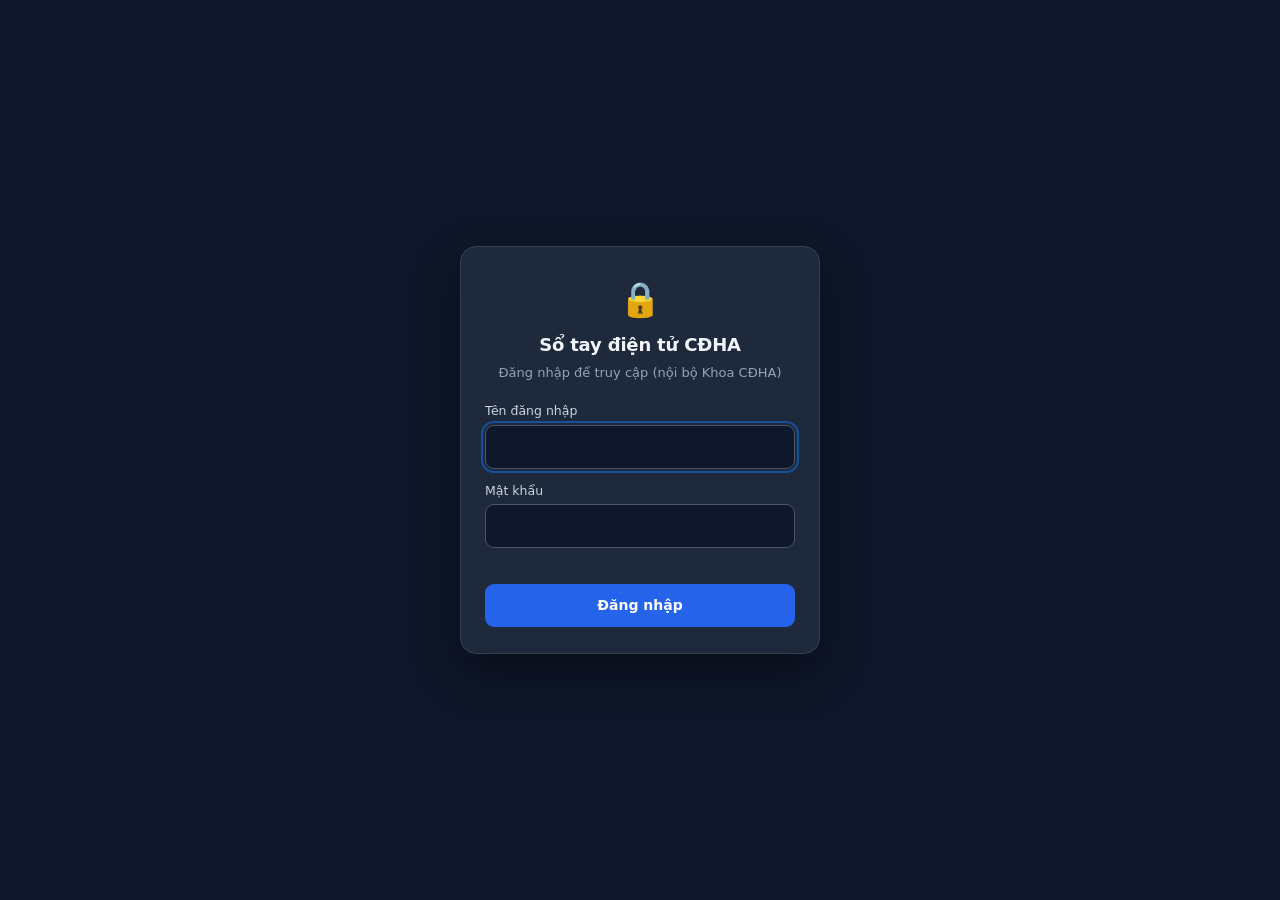
==== app.html @ f40006b9 "Ra soat dot 1-4: bao mat, noi dung an toan, tim kiem gop, mobile, don ma - Bo comment lo mat khau tr" ====
<!DOCTYPE html>
<html lang="vi">
<head>
<meta charset="UTF-8">
<meta name="viewport" content="width=device-width, initial-scale=1.0">
  <meta name="robots" content="noindex, nofollow">
<script src="assets/gate.js"></script>
<title>Sổ tay điện tử CĐHA</title>
<link rel="stylesheet" href="assets/style.css?v=20261109">
<style>
  /* ===== THANH ỨNG DỤNG (dùng chung mọi màn hình) ===== */
  .appbar { position: sticky; top: 0; z-index: 30; background: var(--surface);
            border-bottom: 1px solid var(--line); }
  .appbar .inner { max-width: 1320px; margin: 0 auto; display: flex; align-items: center;
                   gap: 14px; padding: 10px 16px; flex-wrap: wrap; }
  .appbar .brand { display: flex; align-items: center; gap: 10px; }
  .appbar .brand img { height: 36px; }
  :root[data-theme="dark"] .appbar .brand img { background:#fff; padding:3px 6px; border-radius:7px; }
  .appbar .brand b { font-size: 16px; font-weight: 800; color: var(--brand-ink); letter-spacing: -.01em; }
  .navpills { display: flex; gap: 6px; flex-wrap: wrap; }
  .navpill { display: inline-flex; align-items: center; gap: 7px; height: 38px; padding: 0 14px;
             border: 1px solid var(--line); border-radius: 999px; background: var(--surface);
             color: var(--text-soft); font-size: 13.5px; font-weight: 600; cursor: pointer; }
  .navpill:hover { border-color: var(--brand); color: var(--text); }
  .navpill.active { background: var(--brand-solid); border-color: var(--brand); color: #fff; }
  .navpill .cnt { font-weight: 600; opacity: .8; font-size: 12.5px; }
  .navpill .dot { width: 8px; height: 8px; border-radius: 2px; transform: rotate(45deg); flex: none; }
  .barsp { flex: 1 1 60px; }
  .barsearch { position: relative; flex: 1 1 240px; max-width: 420px; display: flex; align-items: center; }
  .barsearch svg { position: absolute; left: 13px; color: var(--text-soft); }
  .barsearch input { width: 100%; height: 38px; padding: 0 14px 0 38px; border: 1px solid var(--line);
                     border-radius: 999px; background: var(--surface-2); color: var(--text); font: inherit; font-size: 13.5px; }
  .barsearch input:focus { outline: none; border-color: var(--brand); background: var(--surface); box-shadow: 0 0 0 3px var(--brand-wash); }
  .btn-emg { display: inline-flex; align-items: center; gap: 7px; height: 38px; padding: 0 14px;
             border-radius: 999px; border: 1px solid rgba(216,31,38,.45); background: rgba(216,31,38,.10);
             color: var(--danger); font-size: 13.5px; font-weight: 700; cursor: pointer; }
  .btn-emg:hover { background: var(--danger); color: #fff; border-color: var(--danger); }
  .theme { width: 40px; height: 40px; border-radius: 999px; border: 1px solid var(--line);
           background: var(--surface-2); color: var(--text); font-size: 17px; cursor: pointer; flex: none; }

  .wrap { max-width: 1320px; margin: 20px auto 40px; padding: 0 16px; }

  /* ===== MÀN HÌNH CHÍNH (dashboard) ===== */
  .home-head { display: flex; align-items: flex-end; justify-content: space-between; gap: 14px; flex-wrap: wrap; margin-bottom: 18px; }
  .home-head h1 { margin: 0; font-size: 28px; font-weight: 800; letter-spacing: -.02em; color: var(--text); }
  .home-head p { margin: 2px 0 0; color: var(--text-soft); font-size: 13.5px; }
  .home-status { display: flex; gap: 8px; flex-wrap: wrap; }
  .pillstat { display: inline-flex; align-items: center; gap: 7px; padding: 6px 12px; border-radius: 999px;
              border: 1px solid var(--line); background: var(--surface); color: var(--text-soft); font-size: 12.5px; font-weight: 600; }
  .pillstat .d { width: 7px; height: 7px; border-radius: 999px; background: var(--ok); }

  .modgrid { display: grid; grid-template-columns: repeat(4, minmax(0,1fr)); gap: 14px; }
  .modcard { display: flex; flex-direction: column; gap: 12px; padding: 18px; min-height: 196px;
             border: 1px solid var(--line); border-radius: var(--radius); background: var(--surface);
             box-shadow: var(--shadow-sm); cursor: pointer; text-align: left; color: var(--text); }
  .modcard:hover { border-color: var(--brand); }
  .modcard .ic { width: 44px; height: 44px; border-radius: 12px; display: grid; place-items: center; }
  .modcard .num { font-size: 30px; font-weight: 800; line-height: 1; letter-spacing: -.02em; color: var(--text); font-variant-numeric: tabular-nums; }
  .modcard .ti { font-size: 18px; font-weight: 700; margin: 0; color: var(--text); }
  .modcard .sub { font-size: 12.5px; color: var(--text-soft); margin: 0; }
  .modcard .links { margin-top: auto; display: flex; flex-direction: column; gap: 6px; }
  .modcard .links span { display: flex; justify-content: space-between; align-items: center; gap: 8px;
                         padding: 7px 10px; border-radius: 8px; background: var(--surface-2); color: var(--text-soft); font-size: 12.5px; }
  .modcard.emg { border-color: rgba(216,31,38,.4); }

  .homerow { display: grid; grid-template-columns: minmax(0,1.3fr) minmax(0,1fr); gap: 14px; margin-top: 14px; align-items: start; }
  .panelbox { border: 1px solid var(--line); border-radius: var(--radius); background: var(--surface); box-shadow: var(--shadow-sm); overflow: hidden; }
  .panelbox > h3 { margin: 0; padding: 12px 16px; font-size: 13px; font-weight: 700; color: var(--brand-ink);
                   border-bottom: 1px solid var(--line); display: flex; align-items: center; gap: 8px; }
  .panelbox > h3::before { content:""; width:8px; height:8px; background:var(--brand); transform:rotate(45deg); border-radius:2px; flex:none; }
  .quicklinks { display: flex; flex-wrap: wrap; gap: 8px; padding: 14px 16px; }
  .quicklinks button { padding: 7px 12px; border-radius: 999px; border: 1px solid var(--line);
                       background: var(--surface-2); color: var(--text-soft); font: inherit; font-size: 13px; font-weight: 600; cursor: pointer; }
  .quicklinks button:hover { border-color: var(--brand); color: var(--text); }
  .qc { padding: 14px 16px; display: flex; flex-direction: column; gap: 10px; }
  .qc-row { display: flex; gap: 8px; align-items: flex-end; flex-wrap: wrap; }
  .qc-f { display: flex; flex-direction: column; gap: 4px; flex: 1 1 96px; }
  .qc-f label { font-size: 12px; color: var(--text-soft); }
  .qc-f input, .qc-f select { height: 40px; border: 1px solid var(--line); border-radius: 8px;
                              background: var(--surface-2); color: var(--text); padding: 0 10px; font: inherit; font-size: 14px; }
  .qc-out { display: flex; align-items: baseline; gap: 8px; padding: 10px 12px; border-radius: 8px; background: var(--surface-2); }
  .qc-out b { font-size: 24px; font-weight: 800; color: var(--brand); font-variant-numeric: tabular-nums; }
  .qc-note { font-size: 12px; color: var(--text-soft); margin: 0; }
  .qc a { font-size: 13px; font-weight: 600; color: var(--brand); cursor: pointer; }

  /* ===== KHUNG NỘI DUNG PHÂN HỆ (giữ như cũ, dùng lại renderer) ===== */
  .content { background: var(--surface); border: 1px solid var(--line); border-radius: var(--radius);
             box-shadow: var(--shadow-sm); overflow: hidden; }
  .subtabs { display: flex; gap: 6px; padding: 10px 12px; flex-wrap: wrap;
             border-bottom: 1px solid var(--line); background: var(--surface-2); }
  .subtab { border: 1px solid var(--line); background: var(--surface); color: var(--text-soft);
            padding: 8px 15px; border-radius: 999px; font-size: 13.5px; font-weight: 600; cursor: pointer; }
  .subtab:hover { border-color: var(--brand); color: var(--text); }
  .subtab.active { background: var(--brand-solid); color: #fff; border-color: var(--brand); }
  .panel { padding: 18px; min-height: 360px; }
  .panel > h2 { margin: 0 0 4px; font-size: 20px; font-weight: 800; color: var(--text); }
  .panel .desc { color: var(--text-soft); font-size: 14px; margin: 0 0 16px; }
  .stub { border: 1px dashed var(--line); border-radius: var(--radius-sm); background: var(--surface-2);
          padding: 22px; color: var(--text-soft); }
  .stub b { color: var(--brand-ink); }
  .stub ul { margin: 10px 0 0; padding-left: 20px; } .stub li { margin-bottom: 5px; font-size: 14px; }

  /* kết quả tìm kiếm trên thanh app */
  .qres { position: absolute; top: 44px; left: 0; right: 0; z-index: 40; max-height: 60vh; overflow-y: auto;
          background: var(--surface); border: 1px solid var(--line); border-radius: 12px; box-shadow: 0 12px 30px rgba(15,23,43,.18); padding: 6px; }
  .qres button { display: flex; align-items: center; gap: 10px; width: 100%; min-height: 44px; padding: 8px 10px; border: none; border-radius: 8px;
                 background: none; color: var(--text); font: inherit; font-size: 14px; text-align: left; cursor: pointer; }
  .qres button:hover, .qres button.sel { background: var(--surface-2); }
  .qres .qm { flex: none; font-size: 11.5px; font-weight: 700; color: #fff; border-radius: 999px; padding: 2px 8px; }
  .qres .qnone { padding: 12px; font-size: 13.5px; color: var(--text-soft); }
  .pinbox { padding: 0 16px 14px; } .pinbox > b { display: block; font-size: 13px; color: var(--brand-ink); margin-bottom: -4px; }
  .pinbox .quicklinks { padding: 10px 0 0; }
  .pinhint { margin: 0; padding: 0 16px 14px; font-size: 12.5px; color: var(--text-soft); }
  /* ảnh phóng to (nhận từ khung protocol) */
  .lbx { position: fixed; top: 0; right: 0; bottom: 0; left: 0; z-index: 100; background: rgba(0,0,0,.9);
         display: flex; align-items: center; justify-content: center; padding: 20px; }
  .lbx[hidden] { display: none; }
  .lbx img { max-width: 100%; max-height: 100%; border-radius: 8px; background: #fff; }
  .lbx button { position: absolute; top: 14px; right: 16px; width: 48px; height: 48px; border-radius: 50%; border: none;
                background: rgba(255,255,255,.18); color: #fff; font-size: 22px; cursor: pointer; }

  @media (max-width: 900px) { .modgrid { grid-template-columns: 1fr 1fr; } .homerow { grid-template-columns: 1fr; } }
  @media (max-width: 560px) {
    .modgrid { grid-template-columns: 1fr; } .appbar .brand b { font-size: 15px; }
    /* điện thoại: thanh app không dính (đỡ chiếm ~30% màn hình), Khẩn cấp lên hàng đầu, ô nhập 16px (iOS không tự zoom) */
    .appbar { position: static; }
    .appbar .inner { gap: 8px; padding: 8px 12px; }
    .appbar .brand { order: 1; } .btn-emg { order: 2; margin-left: auto; } .theme { order: 3; }
    .barsearch { order: 4; flex: 1 1 100%; max-width: none; } .navpills { order: 5; } .barsp { display: none; }
    .navpill, .btn-emg, .subtab, .quicklinks button { min-height: 44px; }
    .navpill .cnt { display: none; }
    .appbar .brand img { height: 30px; }
  }
  @media (max-width: 430px) {
    .appbar .brand b { display: none; }  /* chừa chỗ cho Khẩn cấp + nút sáng/tối trên cùng một hàng */
    .navpill { padding: 0 11px; }
    .barsearch input, .qc input, .qc select, .field input, .field select { font-size: 16px; }
  }
</style>
</head>
<body>
  <div class="topstrip" style="height:3px;background:var(--brand)"></div>
  <header class="appbar">
    <div class="inner">
      <button class="brand" id="brandBtn" title="Về trang chủ" style="border:none;background:none;cursor:pointer;padding:0">
        <img src="assets/logo-hvgl.png" alt="BV Hùng Vương Gia Lai"><b>Sổ tay CĐHA</b>
      </button>
      <nav class="navpills" id="navpills" aria-label="Phân hệ"></nav>
      <div class="barsp"></div>
      <form class="barsearch" id="barsearch" role="search" onsubmit="return false">
        <svg width="16" height="16" viewBox="0 0 24 24" fill="none" stroke="currentColor" stroke-width="2" stroke-linecap="round" stroke-linejoin="round"><circle cx="11" cy="11" r="7"/><path d="m20 20-3.5-3.5"/></svg>
        <input id="q" type="search" placeholder="Tìm nhanh: bàn tay thẳng, CT sọ não…" aria-label="Tìm quy trình" autocomplete="off" aria-controls="qres">
        <div class="qres" id="qres" role="listbox" hidden></div>
      </form>
      <button class="btn-emg" id="emgBtn">
        <svg width="15" height="15" viewBox="0 0 24 24" fill="none" stroke="currentColor" stroke-width="2.4" stroke-linecap="round" stroke-linejoin="round"><path d="M12 3 2 21h20z"/><path d="M12 10v5M12 18h.01"/></svg> Khẩn cấp
      </button>
      <button class="theme" id="themeBtn" title="Nền sáng/tối">🌙</button>
    </div>
  </header>

  <div class="wrap">
    <section id="home" class="home"></section>
    <main id="sectionview" class="content" hidden>
      <nav class="subtabs" id="subtabs"></nav>
      <section class="panel" id="panel"></section>
    </main>
  </div>

  <div class="lbx" id="lbx" role="dialog" aria-modal="true" aria-label="Ảnh phóng to" hidden><button id="lbxClose" aria-label="Đóng ảnh">✕</button><img id="lbxImg" alt=""></div>

  <footer id="appfoot" style="max-width:1200px;margin:10px auto 20px;padding:11px 16px;display:flex;flex-wrap:wrap;align-items:center;gap:10px;font-size:13px;color:var(--text-soft,#667);border-top:1px solid var(--line,#e5e7eb)">
    <span id="statWrap" hidden style="display:flex;flex-wrap:wrap;gap:8px;align-items:center">
      <span style="display:inline-flex;align-items:center;gap:5px;padding:4px 11px;border:1px solid var(--line,#e5e7eb);border-radius:999px;background:var(--surface,#fff)">👁️ Lượt truy cập: <b id="visitTotal" style="color:var(--text,#111)">…</b></span>
      <span style="display:inline-flex;align-items:center;gap:5px;padding:4px 11px;border:1px solid var(--line,#e5e7eb);border-radius:999px;background:var(--surface,#fff)">📅 Hôm nay: <b id="visitToday" style="color:var(--text,#111)">…</b></span>
    </span>
    <span style="flex:1 1 auto"></span>
    <a id="gopyBtn" href="#" target="_blank" rel="noopener" hidden style="display:inline-flex;align-items:center;gap:6px;padding:7px 16px;border-radius:999px;background:var(--brand,#1d4ed8);color:#fff;text-decoration:none;font-weight:600">💬 Góp ý</a>
  </footer>

  <script src="data/quy-trinh.js"></script>
  <script src="data/cong-cu.js"></script>
  <script>
  (function () {
    "use strict";
    var QT = (window.SOTAY_QUYTRINH || []).filter(function (x) { return !x.an; }); // bỏ mục đánh dấu an:true (chưa duyệt)
    var CONGCU = window.SOTAY_CONGCU || {};
    function countMod(m) { return QT.filter(function (x) { return x.modality === m; }).length; }
    function el(tag, cls, html) { var e = document.createElement(tag); if (cls) e.className = cls; if (html != null) e.innerHTML = html; return e; }
    function esc(x){ return (x||"").toString().replace(/&/g,"&amp;").replace(/</g,"&lt;").replace(/>/g,"&gt;").replace(/"/g,"&quot;"); }

    var SECTIONS = [
      { id:1, ten:"Công cụ khẩn cấp", en:"Emergency Toolkit", badge:"3", color:"var(--danger)",
        subs:["Sốc phản vệ","Ngưng tuần hoàn (CPR)","Thoát mạch thuốc cản quang"] },
      { id:2, ten:"Quy trình X-quang", en:"X-Ray Protocol", badge:String(countMod("X-quang")), color:"var(--xq)",
        subs:["Chọn theo vùng cơ thể","Thông số & An toàn"] },
      { id:3, ten:"Quy trình CT", en:"CT Protocol", badge:String(countMod("CT")), color:"var(--ct)",
        subs:["Không tiêm","Có tiêm","Máy tính liều & eGFR","Thông số & An toàn"] },
      { id:4, ten:"Quy trình MRI", en:"MRI Protocol", badge:String(countMod("MRI")), color:"var(--mri)",
        subs:["Theo vùng giải phẫu","Thông số & An toàn"] },
      { id:5, ten:"Ca lâm sàng tham khảo", en:"Clinical Cases", badge:"", color:"var(--text-soft)",
        subs:["Danh sách ca"] }
    ];
    function sec(id){ return SECTIONS.filter(function(x){return x.id===id;})[0]; }

    // biểu tượng SVG (không dùng emoji để tránh lỗi font/ô vuông)
    var SVG = {
      1:'<path d="M12 3 2 21h20z"/><path d="M12 10v5M12 18h.01"/>',
      2:'<path d="M7 3h10v18H7z"/><path d="M12 7v10M9 10h6M9 14h6"/>',
      3:'<circle cx="12" cy="12" r="9"/><circle cx="12" cy="12" r="4"/><path d="M12 3v2M12 19v2M3 12h2M19 12h2"/>',
      4:'<path d="M4 12a8 8 0 0 1 16 0v6H4z"/><path d="M8 18v-6a4 4 0 0 1 8 0v6"/>',
      5:'<rect x="6" y="4" width="12" height="17" rx="2"/><path d="M9 4h6v3H9zM9 11h6M9 15h4"/>'
    };
    function icon(id, color){
      return '<span class="ic" style="background:var(--surface-2);background:color-mix(in srgb,'+color+' 14%,transparent);color:'+color+'">' +
        '<svg width="22" height="22" viewBox="0 0 24 24" fill="none" stroke="currentColor" stroke-width="2" stroke-linecap="round" stroke-linejoin="round">'+SVG[id]+'</svg></span>';
    }

    var navpillsBox = document.getElementById("navpills");
    var homeBox = document.getElementById("home");
    var sectionView = document.getElementById("sectionview");
    var subtabsBox = document.getElementById("subtabs");
    var panel = document.getElementById("panel");
    var curSec = null, curSub = 0;

    // thanh nav pill: Trang chủ + X-quang + CT + MRI (Khẩn cấp là nút đỏ riêng)
    var NAV = [ {label:"Trang chủ", home:true}, {sid:2,label:"X-quang"}, {sid:3,label:"CT"}, {sid:4,label:"MRI"} ];
    NAV.forEach(function (n) {
      var inner = n.home ? "Trang chủ"
        : '<span class="dot" style="background:'+sec(n.sid).color+'"></span>' + n.label +
          (sec(n.sid).badge ? ' <span class="cnt">'+sec(n.sid).badge+'</span>' : '');
      var b = el("button", "navpill", inner);
      b.setAttribute("data-nav", n.home ? "home" : String(n.sid));
      b.onclick = function () { n.home ? showHome() : selectSection(n.sid, 0); };
      navpillsBox.appendChild(b);
    });
    function setActiveNav(key){
      Array.prototype.forEach.call(navpillsBox.querySelectorAll(".navpill"), function (c) {
        c.classList.toggle("active", c.getAttribute("data-nav") === String(key));
      });
    }

    document.getElementById("brandBtn").onclick = showHome;
    document.getElementById("emgBtn").onclick = function(){ selectSection(1,0); };
    // ============ TÌM KIẾM NGAY TRÊN THANH (gộp X-quang + CT + MRI, không dấu) ============
    function boDau(s){ return (s||"").toString().toLowerCase().normalize("NFD").replace(/[̀-ͯ]/g,"").replace(/đ/g,"d"); }
    QT.forEach(function(it){ it._blob = boDau([it.ten, it.nhom, it.modality, (it.tuKhoa||[]).join(" ")].join(" ")); });
    var MOD_SID = { "X-quang":2, "CT":3, "MRI":4 };
    // Mở thẳng 1 kỹ thuật trong khung protocol (chon-protocol tự suy vùng/phân hệ từ ?item=)
    function openItem(id){
      var it = QT.filter(function(x){ return x.id === id; })[0]; if (!it) return;
      var sid = MOD_SID[it.modality] || 2;
      selectSection(sid, 0);
      panel.innerHTML = "";
      iframePane("chon-protocol.html?embed=1&item=" + encodeURIComponent(id), it.ten);
      try { history.replaceState(null, "", "#" + sid + "?item=" + encodeURIComponent(id)); } catch (e) {}
    }
    var qIn = document.getElementById("q"), qBox = document.getElementById("qres"), qSel = -1;
    function searchRun(){
      var v = boDau(qIn.value.trim()); qSel = -1;
      if (v.length < 2) { qBox.hidden = true; qBox.innerHTML = ""; return; }
      var words = v.split(/\s+/);
      var hits = QT.filter(function(it){ return words.every(function(w){ return it._blob.indexOf(w) >= 0; }); })
        .sort(function(a,b){ return (boDau(a.ten).indexOf(words[0]) < 0) - (boDau(b.ten).indexOf(words[0]) < 0); })
        .slice(0, 12);
      qBox.innerHTML = hits.length
        ? hits.map(function(it){ return '<button type="button" role="option" data-id="'+esc(it.id)+'"><span class="qm" style="background:var(--'+({"CT":"ct","MRI":"mri"}[it.modality]||"xq")+')">'+esc(it.modality)+'</span><span class="qt">'+esc(it.ten)+'</span></button>'; }).join("")
        : '<div class="qnone">Không tìm thấy — thử từ khác (vd: "goi", "so nao", "nguc").</div>';
      qBox.hidden = false;
    }
    function qPick(id){ qBox.hidden = true; qIn.value = ""; qIn.blur(); openItem(id); }
    qIn.addEventListener("input", searchRun);
    qIn.addEventListener("focus", searchRun);
    qIn.addEventListener("keydown", function(e){
      var bs = qBox.querySelectorAll("button");
      if (e.key === "ArrowDown" || e.key === "ArrowUp") {
        if (!bs.length) return; e.preventDefault();
        qSel = (qSel + (e.key === "ArrowDown" ? 1 : -1) + bs.length) % bs.length;
        Array.prototype.forEach.call(bs, function(b,i){ b.classList.toggle("sel", i === qSel); });
      } else if (e.key === "Escape") { qBox.hidden = true; }
    });
    qBox.addEventListener("mousedown", function(e){ var b = e.target.closest("button[data-id]"); if (b) { e.preventDefault(); qPick(b.getAttribute("data-id")); } });
    qIn.addEventListener("blur", function(){ setTimeout(function(){ qBox.hidden = true; }, 150); });
    document.getElementById("barsearch").onsubmit = function(){
      var bs = qBox.querySelectorAll("button[data-id]");
      var b = bs[qSel >= 0 ? qSel : 0]; if (b) qPick(b.getAttribute("data-id"));
      return false;
    };

    // ============ MÀN HÌNH CHÍNH ============
    function showHome(){
      curSec = null;
      sectionView.hidden = true; homeBox.hidden = false;
      setActiveNav("home");
      buildHome();
      try { history.replaceState(null, "", location.pathname + location.search); } catch (e) {} // không dùng "#home" (trùng id="home" → trình duyệt tự cuộn mất thanh app)
      window.scrollTo(0,0);
    }
    // Mục "Đã ghim" (nút Ghim trong trang chi tiết lưu vào localStorage "sotay-pins" trên máy này)
    function pinsHtml(){
      var pins = {}; try { pins = JSON.parse(localStorage.getItem("sotay-pins") || "{}"); } catch (e) {}
      var list = QT.filter(function(x){ return pins[x.id]; });
      if (!list.length) return '<p class="pinhint">Mẹo: bấm <b>Ghim</b> ở một kỹ thuật hay dùng — nó sẽ hiện ở đây để mở nhanh trên máy này.</p>';
      return '<div class="pinbox"><b>Đã ghim trên máy này</b><div class="quicklinks">' +
        list.map(function(x){ return '<button data-item="'+esc(x.id)+'">'+esc(x.ten)+'</button>'; }).join("") + '</div></div>';
    }
    function buildHome(){
      var cards = [2,3,4,1].map(function(id){
        var s = sec(id);
        var subhtml = s.subs.slice(0,2).map(function(x){ return '<span>'+esc(x)+'</span>'; }).join("");
        return '<button class="modcard'+(id===1?' emg':'')+'" data-go="'+id+'">' +
          '<div style="display:flex;align-items:center;justify-content:space-between">'+icon(id,s.color)+
          (s.badge?'<span class="num">'+s.badge+'</span>':'')+'</div>' +
          '<div><p class="ti">'+esc(s.ten)+'</p><p class="sub">'+esc(s.en)+'</p></div>' +
          '<div class="links">'+subhtml+'</div></button>';
      }).join("");

      var ls = (CONGCU.lieuCanQuang && CONGCU.lieuCanQuang.loaiKhaoSat) || [{ten:"Thường quy",mlKgMin:1.5,mlKgMax:2.0}];
      var opts = ls.map(function(x,i){ return '<option value="'+i+'">'+esc(x.ten)+'</option>'; }).join("");

      homeBox.innerHTML =
        '<div class="home-head"><div>' +
          '<h1>Bạn cần chụp gì hôm nay?</h1>' +
          '<p>Khoa Chẩn đoán hình ảnh · Bệnh viện Hùng Vương Gia Lai</p></div>' +
          '<div class="home-status">' +
            '<span class="pillstat"><span class="d"></span>' + QT.length + ' quy trình · cập nhật 08/11/2026</span>' +
            '<span class="pillstat"><span class="d"></span>Bản 1.1 · dùng nội bộ Khoa CĐHA</span>' +
          '</div></div>' +
        '<div class="modgrid">'+cards+'</div>' +
        '<div class="homerow">' +
          '<div class="panelbox"><h3>Tra cứu nhanh</h3><div class="quicklinks">' +
            '<button data-item="xq-long-nguc-thang">Phổi thẳng</button>' +
            '<button data-item="xq-cotsong-tl-thang">Cột sống thắt lưng</button>' +
            '<button data-item="xq-bantay-thang">Bàn tay thẳng</button>' +
            '<button data-item="xq-khungchau-truocsau">Khung chậu thẳng</button>' +
            '<button data-item="ct-so-nao-khong-tiem">CT sọ não</button>' +
            '<button data-item="mri-khop-goi">MRI gối</button>' +
          '</div>' + pinsHtml() + '</div>' +
          '<div class="panelbox"><h3>Tính nhanh liều cản quang</h3><div class="qc">' +
            '<div class="qc-row">' +
              '<div class="qc-f"><label for="h_cn">Cân nặng (kg)</label><input id="h_cn" type="number" value="60" min="3" max="200"></div>' +
              '<div class="qc-f"><label for="h_loai">Loại khảo sát</label><select id="h_loai">'+opts+'</select></div>' +
            '</div>' +
            '<div class="qc-out"><span style="font-size:12.5px;color:var(--text-soft)">Thể tích gợi ý</span><b id="h_vol">—</b><span style="font-size:13px;color:var(--text-soft)">ml</span></div>' +
            '<p class="qc-note">Liều ml/kg theo Quy trình CLVT của khoa. Luôn đối chiếu eGFR và tiền sử dị ứng trước tiêm.</p>' +
            '<a id="h_full">Mở công cụ đầy đủ (liều &amp; eGFR) →</a>' +
          '</div></div>' +
        '</div>';

      Array.prototype.forEach.call(homeBox.querySelectorAll("[data-go]"), function(b){
        b.onclick = function(){ selectSection(parseInt(b.getAttribute("data-go"),10), 0); };
      });
      Array.prototype.forEach.call(homeBox.querySelectorAll("[data-item]"), function(b){
        b.onclick = function(){ openItem(b.getAttribute("data-item")); };
      });
      document.getElementById("h_full").onclick = function(){ selectSection(3,2); };
      function qc(){
        var w = parseFloat((document.getElementById("h_cn")||{}).value)||0;
        var i = parseInt((document.getElementById("h_loai")||{}).value,10)||0;
        var L = ls[i]||ls[0], out = document.getElementById("h_vol"), note = document.querySelector(".qc-note");
        var VOL_MAX = (CONGCU.lieuCanQuang||{}).tranTheTich || 150, KG_NHI = (CONGCU.lieuCanQuang||{}).canNangNhi || 15;
        if (!w) { out.textContent = "—"; return; }
        if (w < KG_NHI) { out.textContent = "Nhi"; if (note) note.textContent = "⚠ Trẻ < " + KG_NHI + " kg: liều nhi theo bác sĩ, không áp mức người lớn."; return; }
        var lo = Math.min(Math.round(w*L.mlKgMin), VOL_MAX), hi = Math.min(Math.round(w*L.mlKgMax), VOL_MAX);
        out.textContent = lo + "–" + hi;
        if (note) note.textContent = (Math.round(w*L.mlKgMax) > VOL_MAX ? "⚠ Đã giới hạn ở trần " + VOL_MAX + " mL. " : "") + "Liều ml/kg theo Quy trình CLVT của khoa. Luôn đối chiếu eGFR và tiền sử dị ứng trước tiêm.";
      }
      ["h_cn","h_loai"].forEach(function(id){ var e=document.getElementById(id); if(e){ e.addEventListener("input",qc); e.addEventListener("change",qc);} });
      qc();
    }

    // ============ PHÂN HỆ ============
    function selectSection(id, sub) {
      var s = sec(id); if (!s) return;
      curSec = s; curSub = sub || 0;
      homeBox.hidden = true; sectionView.hidden = false;
      setActiveNav(id);
      subtabsBox.innerHTML = "";
      s.subs.forEach(function (name, i) {
        var t = el("button", "subtab" + (i === curSub ? " active" : ""), esc(name));
        t.onclick = function () { selectSection(id, i); };
        subtabsBox.appendChild(t);
      });
      renderPanel(s, curSub);
      try { history.replaceState(null, "", "#" + id + (curSub ? "/" + curSub : "")); } catch (e) {}
      window.scrollTo(0,0);
    }

    var PLAN = {
      5: { 0:["Ngân hàng ca lâm sàng tham khảo (dấu hiệu bệnh lý XQ/CT/MRI). Ảnh ca thật bảo vệ bằng mật khẩu ở bản công khai."] }
    };

    function liList(items){ return "<ul>" + (items||[]).map(function(x){return "<li>"+esc(x)+"</li>";}).join("") + "</ul>"; }
    function noticeEl(text, ok){ return el("div","notice"+(ok?" ok":""), esc(text)); }
    function renderFlow(card, flow){
      (flow||[]).forEach(function(b,i){
        if(i>0) card.appendChild(el("div","flow-arrow","▼"));
        if(b.loai==="row"){
          if(b.tieuDe) card.appendChild(el("div","flow-rowtitle",esc(b.tieuDe)));
          var row=el("div","flow-row");
          (b.cot||[]).forEach(function(c){ row.appendChild(el("div","flow-col "+(c.mau||""),'<div class="flow-h">'+esc(c.muc)+"</div>"+liList(c.items))); });
          card.appendChild(row);
        } else {
          var cls="flow-box "+(b.loai==="nhan"?"emph ":"")+(b.loai==="dich"?"goal ":"")+(b.mau||"");
          card.appendChild(el("div",cls,'<div class="flow-h">'+esc(b.tieuDe)+"</div>"+(b.items&&b.items.length?liList(b.items):"")));
        }
      });
    }

    function renderPanel(s, sub) {
      panel.innerHTML = "";
      panel.appendChild(el("h2", null, esc(s.ten)));
      panel.appendChild(el("p","desc", esc(s.subs[sub])));

      if (s.id === 1) { renderEmergency(sub); return; }
      if (s.id === 2) { renderXquang(sub); return; }
      if (s.id === 3) { renderCT(sub); return; }
      if (s.id === 4) { renderMRI(sub); return; }

      var items = (PLAN[s.id] && PLAN[s.id][sub]) || ["(Nội dung sẽ được bổ sung.)"];
      panel.appendChild(el("div","stub", '<b>Mục này đang được bổ sung.</b>' + liList(items)));
    }

    function renderEmergency(sub) {
      var map = [CONGCU.phanVe, CONGCU.ngungTuanHoan, CONGCU.thoatMach];
      var titles = ["Phác đồ xử trí phản vệ", "Cấp cứu ngưng tuần hoàn (CPR)", "Xử trí thoát mạch thuốc cản quang"];
      var p = map[sub] || {};
      var card = el("div","tool-card");
      card.appendChild(el("h2", null, titles[sub]));
      if (p.nguon) card.appendChild(el("p","tool-desc", esc(p.nguon)));
      if (p.luuYDau) card.appendChild(noticeEl(p.luuYDau, false));
      if (p.flow) renderFlow(card, p.flow);
      else card.appendChild(el("p","desc","(Chưa có nội dung.)"));
      panel.appendChild(card);
    }

    // iframe tự co giãn theo nội dung (chon-protocol báo chiều cao qua postMessage) -> chỉ một mạch cuộn
    window.addEventListener("message", function (ev) {
      var d = ev && ev.data; if (!d) return;
      var f = panel.querySelector("iframe"); if (!f || ev.source !== f.contentWindow) return;
      if (typeof d.sotayH === "number") f.style.height = Math.max(480, Math.ceil(d.sotayH)) + "px";
      // iframe báo vị trí khung chi tiết → cửa sổ cha cuộn tới (điện thoại: danh sách nằm trên chi tiết)
      if (typeof d.sotayScroll === "number") {
        var top = f.getBoundingClientRect().top + window.pageYOffset + d.sotayScroll - 70;
        window.scrollTo({ top: Math.max(0, top), behavior: "smooth" });
      }
      // ảnh phóng to hiển thị ở cửa sổ cha (lightbox trong iframe tự giãn sẽ lệch khỏi màn hình)
      if (d.sotayLightbox) openLb(d.sotayLightbox, d.alt || "");
    });
    var lbx = document.getElementById("lbx"), lbxImg = document.getElementById("lbxImg"), lbxBtn = document.getElementById("lbxClose"), lbxFrom = null;
    function openLb(src, alt){ lbxFrom = document.activeElement; lbxImg.src = src; lbxImg.alt = alt; lbx.hidden = false; lbxBtn.focus(); }
    function closeLb(){ lbx.hidden = true; lbxImg.src = ""; if (lbxFrom && lbxFrom.focus) try { lbxFrom.focus(); } catch (e) {} }
    lbxBtn.onclick = closeLb;
    lbx.onclick = function(e){ if (e.target === lbx) closeLb(); };
    document.addEventListener("keydown", function(e){ if (e.key === "Escape" && !lbx.hidden) closeLb(); });
    function iframePane(src, title) {
      src = src + (src.indexOf("?") >= 0 ? "&" : "?") + "v=20261109";
      var wrap = el("div");
      wrap.innerHTML = '<iframe src="' + src + '" title="' + esc(title) + '" scrolling="no" ' +
        'style="display:block;width:100%;height:720px;border:1px solid var(--line);border-radius:10px;background:var(--bg)"></iframe>';
      panel.appendChild(wrap);
      var fr = wrap.querySelector("iframe");
      if (fr) fr.onload = function () { if (typeof pushTheme === "function") pushTheme(); };
    }
    function renderXquang(sub) {
      if (sub === 1) { iframePane("chon-protocol.html?embed=1&region=8&nopk=1", "Thông số & An toàn X-quang"); return; }
      iframePane("chon-protocol.html?embed=1&hideparams=1", "Chọn protocol X-quang");
    }
    function renderMRI(sub) {
      if (sub === 1) { iframePane("chon-protocol.html?embed=1&modality=MRI&onlyparams=1", "Thông số & An toàn MRI"); return; }
      iframePane("chon-protocol.html?embed=1&modality=MRI&hideparams=1", "Protocol MRI");
    }
    function renderCT(sub) {
      if (sub === 2) { renderLieuEGFR(); renderCCTA(); return; }
      if (sub === 3) { iframePane("chon-protocol.html?embed=1&modality=CT&contrast=all&region=7&nopk=1", "Thông số & An toàn CT"); return; }
      var contrast = (sub === 1) ? 1 : 0;
      iframePane("chon-protocol.html?embed=1&modality=CT&contrast=" + contrast, "Protocol CT");
    }
    function val(id){ var e=document.getElementById(id); return e?e.value:""; }
    function setTxt(id,t){ var e=document.getElementById(id); if(e) e.textContent=t; }
    function bindEl(id,fn){ var e=document.getElementById(id); if(e){ e.addEventListener("input",fn); e.addEventListener("change",fn); } }
    function renderLieuEGFR() {
      var d = CONGCU.lieuCanQuang || {};
      var ls = d.loaiKhaoSat || [{ten:"Thường quy", mlKgMin:1.5, mlKgMax:2.0, tocDo:"3–5 ml/s"}];
      var ng = d.nguongEGFR || { canTrong:45, chongChiDinh:30 };
      var card = el("div","tool-card");
      card.appendChild(el("h2", null, "Máy tính liều thuốc cản quang (theo cân nặng) & eGFR nhanh"));
      var form = el("div");
      form.innerHTML =
        field("Cân nặng (kg)", '<input id="d_cn" type="number" value="60" min="3" max="200">') +
        field("Loại khảo sát", '<select id="d_loai">' + ls.map(function(x,i){ return '<option value="'+i+'">'+esc(x.ten)+' ('+x.mlKgMin+'–'+x.mlKgMax+' ml/kg)</option>'; }).join('') + '</select>') +
        field("Nồng độ i-ốt (mgI/ml)", '<select id="d_nd">' + (d.nongDo||[350]).map(function(v){ return '<option'+(v===d.nongDoMacDinh?' selected':'')+'>'+v+'</option>'; }).join('') + '</select>');
      card.appendChild(form);
      card.appendChild(el("div","calc-result",
        '<div>Thể tích thuốc gợi ý: <span class="big" id="d_vol">—</span> ml</div>' +
        '<div>Tốc độ tiêm: <span id="d_rate">—</span></div>' +
        '<div class="calc-flag" id="d_flag" aria-live="polite"></div>'));
      card.appendChild(el("div","sec", '<h3>Tính nhanh eGFR (CKD-EPI 2021, creatinin)</h3>'));
      var ef = el("div");
      ef.innerHTML =
        field("Tuổi", '<input id="e_age" type="number" value="50" min="1" max="120">') +
        field("Giới (chỉ dùng cho công thức eGFR)", '<select id="e_sex"><option value="nu">Nữ</option><option value="nam">Nam</option></select>') +
        field("Creatinin", '<input id="e_scr" type="number" step="0.01" value="1.0"> <select id="e_unit" aria-label="Đơn vị creatinin"><option value="mgdl">mg/dL</option><option value="umol">µmol/L</option></select>');
      card.appendChild(ef);
      card.appendChild(el("div","calc-result", '<div>eGFR ước tính: <span class="big" id="e_val">—</span> ml/ph/1,73m² — <span id="e_flag"></span></div>'));
      if (d.luuY) card.appendChild(el("div","sec", '<h3>Lưu ý</h3>' + liList(d.luuY)));
      panel.appendChild(card);
      // Trần an toàn: người lớn thường không quá 150 mL / ≈ 45–50 gI một lần; trẻ < 15 kg dùng liều nhi theo bác sĩ.
      var VOL_MAX = d.tranTheTich || 150, KG_NHI = d.canNangNhi || 15;
      function doseCalc(){
        var w=parseFloat(val("d_cn"))||0, i=parseInt(val("d_loai"),10)||0, nd=parseFloat(val("d_nd"))||350;
        var L=ls[i]||ls[0], lo=Math.round(w*L.mlKgMin), hi=Math.round(w*L.mlKgMax), flag="";
        if (!w) { setTxt("d_vol","—"); setTxt("d_rate","—"); setTxt("d_flag",""); return; }
        if (w < KG_NHI) {
          flag = "⚠ Trẻ em < " + KG_NHI + " kg: KHÔNG áp mức người lớn — liều nhi (thường 1,5–2 mL/kg, tối đa theo bác sĩ) và tốc độ bơm theo kim/cân nặng.";
        } else if (hi > VOL_MAX) {
          hi = Math.min(hi, VOL_MAX); lo = Math.min(lo, VOL_MAX);
          flag = "⚠ Đã giới hạn ở trần " + VOL_MAX + " mL (≈ " + Math.round(VOL_MAX*nd/1000) + " gI). Vượt trần chỉ khi có chỉ định bác sĩ.";
        }
        setTxt("d_vol", lo + "–" + hi);
        setTxt("d_rate", L.tocDo||"—");
        setTxt("d_flag", flag);
      }
      function egfrCalc(){
        var age=parseFloat(val("e_age"))||0, sex=val("e_sex"), scr=parseFloat(val("e_scr"))||0, unit=val("e_unit");
        if(unit==="umol") scr=scr/88.42;
        if(!age||!scr){ setTxt("e_val","—"); setTxt("e_flag",""); return; }
        var k=(sex==="nu")?0.7:0.9, a=(sex==="nu")?-0.241:-0.302, sf=(sex==="nu")?1.012:1.0;
        var r=scr/k, e=Math.round(142*Math.pow(Math.min(r,1),a)*Math.pow(Math.max(r,1),-1.200)*Math.pow(0.9938,age)*sf);
        setTxt("e_val", e);
        setTxt("e_flag", (e<ng.chongChiDinh) ? ("Rất thấp (< "+ng.chongChiDinh+") — theo quy trình khoa")
          : (e<ng.canTrong) ? ("Cân nhắc (< "+ng.canTrong+")") : "Trong ngưỡng tham chiếu");
      }
      ["d_cn","d_loai","d_nd"].forEach(function(id){ bindEl(id,doseCalc); });
      ["e_age","e_sex","e_scr","e_unit"].forEach(function(id){ bindEl(id,egfrCalc); });
      doseCalc(); egfrCalc();
    }

    // nhãn gắn với ô nhập (for = id của ô đầu tiên) để trình đọc màn hình đọc đúng tên
    function field(label, inner) { var m = /id="([^"]+)"/.exec(inner); return '<div class="field"><label' + (m ? ' for="' + m[1] + '"' : '') + '>' + label + '</label>' + inner + '</div>'; }
    function renderCCTA() {
      var d = CONGCU.lieuCCTA || {};
      var cn = d.canNang || {}, idr = d.idr || {}, tg = d.thoiGian || {};
      var card = el("div", "tool-card");
      card.appendChild(el("h2", null, "Máy tính liều thuốc CCTA (ĐM vành)"));
      if (d.nguon) card.appendChild(el("p", "tool-desc", esc(d.nguon)));
      var form = el("div");
      form.innerHTML =
        field("Cân nặng (kg)", '<input id="c_cn" type="number" value="' + (cn.macDinh||70) + '" min="' + (cn.min||20) + '" max="' + (cn.max||150) + '">') +
        field("Hệ số thuốc IDR (gI/kg/s)", '<input id="c_idr" type="number" step="0.001" value="' + (idr.macDinh||0.021) + '" min="' + (idr.min||0.01) + '" max="' + (idr.max||0.03) + '">') +
        field("Nồng độ i-ốt (mgI/ml)", '<select id="c_nd">' + (d.nongDo||[350]).map(function (v) { return '<option' + (v===d.nongDoMacDinh?' selected':'') + '>' + v + '</option>'; }).join('') + '</select>') +
        field("Thời gian tiêm (giây)", '<input id="c_tg" type="number" value="' + (tg.macDinh||13) + '" min="' + (tg.min||10) + '" max="' + (tg.max||15) + '">');
      card.appendChild(form);
      card.appendChild(el("div", "calc-result",
        '<div>Tốc độ tiêm: <span class="big" id="c_flow">—</span> ml/s</div>' +
        '<div>Tổng thể tích: <span class="big" id="c_vol">—</span> ml</div>' +
        '<div class="calc-flag" id="c_flag" aria-live="polite"></div>'));
      if (d.bangThamChieu && d.bangThamChieu.length) {
        var t = '<div class="sec"><h3>Bảng tham chiếu kVp &amp; IDR theo cân nặng</h3><div class="ref-table"><table><thead><tr><th>Cân nặng</th><th>BMI</th><th>kVp</th><th>IDR</th></tr></thead><tbody>';
        d.bangThamChieu.forEach(function (r) { t += '<tr><td>' + esc(r.can) + '</td><td>' + esc(r.bmi) + '</td><td>' + esc(r.kvp) + '</td><td>' + esc(r.idr) + '</td></tr>'; });
        card.appendChild(el("div", null, t + '</tbody></table></div></div>'));
      }
      if (d.luuY) card.appendChild(el("div", "sec", '<h3>Lưu ý</h3>' + liList(d.luuY)));
      panel.appendChild(card);
      function calc() {
        var w = parseFloat((document.getElementById("c_cn")||{}).value) || 0;
        var i = parseFloat((document.getElementById("c_idr")||{}).value) || 0;
        var nd = parseFloat((document.getElementById("c_nd")||{}).value) || 350;
        var tt = parseFloat((document.getElementById("c_tg")||{}).value) || 0;
        var flow = (w * i) / (nd / 1000), vol = flow * tt;
        document.getElementById("c_flow").textContent = flow ? flow.toFixed(1) : "—";
        document.getElementById("c_vol").textContent = vol ? Math.round(vol) : "—";
        var fl = document.getElementById("c_flag");
        if (fl) fl.textContent = (flow > 6) ? "⚠ Tốc độ > 6 mL/s vượt giới hạn kim 18G (20G ≈ ≤ 4–5 mL/s): giảm IDR, tăng nồng độ hoặc kéo dài thời gian tiêm; kiểm tra kim/đường truyền."
          : (flow > 5) ? "Lưu ý: tốc độ > 5 mL/s cần kim ≥ 18G ở tĩnh mạch khuỷu, bơm điện 2 nòng." : "";
      }
      ["c_cn","c_idr","c_nd","c_tg"].forEach(function (id) {
        var e = document.getElementById(id); if (!e) return;
        e.addEventListener("input", calc); e.addEventListener("change", calc);
      });
      calc();
    }

    // nền sáng/tối
    var tb = document.getElementById("themeBtn"), root = document.documentElement;
    try { if (localStorage.getItem("sotay-theme") === "dark") { root.setAttribute("data-theme","dark"); tb.textContent="☀️"; } } catch (e) {}
    // báo theme cho khung nhúng (chon-protocol) để đổi nền cùng lúc
    function pushTheme() {
      var f = panel.querySelector("iframe");
      if (f && f.contentWindow) { try { f.contentWindow.postMessage({ sotayTheme: root.getAttribute("data-theme") === "dark" ? "dark" : "light" }, "*"); } catch (e) {} }
    }
    tb.onclick = function () {
      var dark = root.getAttribute("data-theme") === "dark";
      root.setAttribute("data-theme", dark ? "light" : "dark");
      tb.textContent = dark ? "🌙" : "☀️";
      try { localStorage.setItem("sotay-theme", dark ? "light" : "dark"); } catch (e) {}
      pushTheme();
    };

    // khởi động: theo hash (#home hoặc #1..#5), mặc định Trang chủ
    // #<phân hệ>/<tab phụ>, ví dụ #3/2 = CT > Máy tính liều & eGFR (dùng cho mã QR, link chia sẻ)
    // #<phân hệ>?item=<id> = mở thẳng một kỹ thuật (do ô tìm kiếm / Tra cứu nhanh tạo ra)
    var hs = (location.hash || "").replace("#",""), hItem = (hs.match(/[?&]item=([^&]+)/) || [])[1];
    var h = hs.split("?")[0].split("/");
    var ini = parseInt(h[0], 10), iniSub = parseInt(h[1], 10) || 0;
    if (hItem) { try { hItem = decodeURIComponent(hItem); } catch (e) {} }
    if (hItem && QT.some(function(x){ return x.id === hItem; })) openItem(hItem);
    else if (ini >= 1 && ini <= 5) { var s0 = sec(ini); selectSection(ini, Math.min(Math.max(iniSub, 0), s0.subs.length - 1)); }
    else showHome();

    // ===== Lượt truy cập (Abacus — không cần đăng ký) + Góp ý (Google Form) =====
    (function () {
      var NS = "sotay-cdha-hvgl", BASE = "https://abacus.jasoncameron.dev";
      var dt = new Date(), ymd = dt.getFullYear() + ("0" + (dt.getMonth() + 1)).slice(-2) + ("0" + dt.getDate()).slice(-2);
      function fmt(n){ try { return Number(n).toLocaleString("vi-VN"); } catch (e) { return String(n); } }
      function hit(key, id){
        return fetch(BASE + "/hit/" + NS + "/" + key).then(function (r) { return r.json(); }).then(function (j) {
          if (j && typeof j.value !== "undefined") { var e2 = document.getElementById(id); if (e2) e2.textContent = fmt(j.value); }
        });
      }
      Promise.all([ hit("total", "visitTotal"), hit("day-" + ymd, "visitToday") ])
        .then(function () { var w = document.getElementById("statWrap"); if (w) w.hidden = false; })
        .catch(function () { /* dịch vụ đếm lỗi → ẩn số, không vỡ giao diện */ });

      // Góp ý: dán link Google Form vào GOPY_URL (https://forms.gle/… hoặc …/viewform) để bật nút
      var GOPY_URL = "";
      if (GOPY_URL) { var g = document.getElementById("gopyBtn"); if (g) { g.href = GOPY_URL; g.hidden = false; } }
    })();
  })();
  </script>
</body>
</html>
---- assets/style.css ----
/* ============================================================================
   GIAO DIỆN  —  SỔ TAY ĐIỆN TỬ CĐHA
   Tách riêng khỏi nội dung. Sửa màu/cỡ chữ/bố cục ở đây, không đụng dữ liệu.
   ----------------------------------------------------------------------------
   Hệ thiết kế: nền phẳng (slate), chữ hệ thống, một màu chủ đạo (navy thương
   hiệu), màu riêng từng phân hệ chỉ dùng cho nhãn. Bán kính theo cấp bậc,
   bóng đổ nhẹ, không gradient trang trí, không nhãn in hoa giãn chữ.
   Chạy offline hoàn toàn: dùng font có sẵn trong máy, không tải mạng.
   ============================================================================ */

:root {
  /* nền & chữ (tông slate sáng) */
  --bg:        #f1f5f9;
  --surface:   #ffffff;
  --surface-2: #eef2f7;
  --text:      #0f172b;
  --text-soft: #475569;
  --line:      #e2e8f0;
  --line-soft: #eef2f7;
  /* màu thương hiệu & phân hệ */
  --brand:     #15509c;   /* navy – chủ đạo & MRI */
  --brand-solid:#15509c;   /* nền cho chữ trắng (nút/tab/tiêu đề bảng đang chọn) */
  --brand-ink: #0e3a73;
  --brand-wash:#eaf1fb;
  --xq:        #157ab0;   /* X-quang – cyan */
  --ct:        #3f6ea6;   /* CT – xanh thép */
  --mri:       #15509c;   /* MRI – navy */
  --warn-bg:   #fff7e8;
  --warn-line: #f0c36d;
  --warn-ink:  #8a5a00;
  --danger:    #d81f26;   /* cấp cứu – đỏ thương hiệu */
  --ok:        #1b7f4b;
  /* hình khối */
  --shadow:    0 1px 2px rgba(15,23,43,.05), 0 2px 8px rgba(15,23,43,.06);
  --shadow-sm: 0 1px 2px rgba(15,23,43,.06);
  --radius:    12px;   /* khung lớn */
  --radius-sm: 8px;    /* phần tử trong khung */
  --pill:      999px;
  --maxw:      960px;
  /* chữ: ngăn xếp hệ thống (Segoe UI trên máy trạm Windows) — không cần mạng */
  --font:      "Segoe UI", system-ui, -apple-system, Roboto, "Helvetica Neue", Arial, sans-serif;
}

:root[data-theme="dark"] {
  --bg:        #0f172b;
  --surface:   #1d293d;
  --surface-2: #131d31;
  --text:      #e7edf6;
  --text-soft: #90a1b9;
  --line:      #314158;
  --line-soft: #26324a;
  --brand:     #5b9be8;
  --brand-solid:#2c64b0;
  --brand-ink: #bcd6f7;
  --brand-wash:#182b47;
  --xq:        #1d7fb3;
  --ct:        #3d6aa3;
  --mri:       #2c64b0;
  --warn-bg:   #352a12;
  --warn-line: #7a5f21;
  --warn-ink:  #ffcf7a;
  --danger:    #ff6b6b;
  --ok:        #5bd997;
  --shadow:    0 1px 2px rgba(0,0,0,.3), 0 2px 10px rgba(0,0,0,.35);
  --shadow-sm: 0 1px 2px rgba(0,0,0,.35);
}

* { box-sizing: border-box; }

/* Bảo đảm thuộc tính [hidden] luôn thắng (tránh bị display:flex/grid ghi đè) */
[hidden] { display: none !important; }

html, body { margin: 0; padding: 0; }

body {
  background: var(--bg);
  color: var(--text);
  font-family: var(--font);
  font-size: 16px;
  line-height: 1.55;
  -webkit-text-size-adjust: 100%;
  -webkit-font-smoothing: antialiased;
}

h1, h2, h3, .detail-title, .card-title { letter-spacing: -.01em; }

/* nút, ô nhập, hộp chọn kế thừa font của trang (mặc định trình duyệt dùng font riêng, gây lệch chữ) */
button, input, select, textarea { font-family: inherit; font-size: inherit; line-height: inherit; }

/* khả năng truy cập: viền focus rõ + tôn trọng giảm chuyển động */
:focus-visible { outline: 2px solid var(--brand); outline-offset: 2px; }
@media (prefers-reduced-motion: reduce) { * { transition: none !important; animation: none !important; } }

/* -------------------------------------------------------- THANH ĐẦU TRANG */
.topbar {
  position: sticky; top: 0; z-index: 20;
  background: var(--surface);
  border-bottom: 1px solid var(--line);
}
/* dải thương hiệu phẳng (một màu, không gradient) */
.topbar::before {
  content: ""; display: block; height: 3px; background: var(--brand);
}
.topbar-inner {
  max-width: var(--maxw); margin: 0 auto;
  display: flex; align-items: center; justify-content: space-between;
  gap: 12px; padding: 11px 16px;
}
.brand { display: flex; align-items: center; gap: 11px; min-width: 0; }
.brand-logo { font-size: 26px; line-height: 1; flex: none; display: flex; align-items: center; }
.brand-logo img { height: 38px; width: auto; display: block; }
:root[data-theme="dark"] .brand-logo img { background: #fff; padding: 3px 6px; border-radius: 7px; }
.brand-text { display: flex; flex-direction: column; min-width: 0; border-left: 1px solid var(--line); padding-left: 11px; }
.brand-text strong { font-size: 16px; line-height: 1.2; font-weight: 700; color: var(--brand-ink); }
.brand-text span { font-size: 12.5px; color: var(--text-soft); white-space: nowrap; overflow: hidden; text-overflow: ellipsis; }

.theme-toggle {
  flex: none; width: 42px; height: 42px; border-radius: var(--pill);
  border: 1px solid var(--line); background: var(--surface-2);
  font-size: 19px; cursor: pointer; color: var(--text);
}
.theme-toggle:active { transform: scale(.94); }

.searchwrap {
  max-width: var(--maxw); margin: 0 auto;
  display: flex; align-items: center; gap: 8px;
  padding: 0 16px 12px;
}
.search-icon { font-size: 18px; opacity: .7; }
#searchInput {
  flex: 1; min-width: 0;
  font-size: 16px; padding: 13px 16px;
  border: 1px solid var(--line); border-radius: var(--pill);
  background: var(--surface-2); color: var(--text);
}
#searchInput:focus { outline: none; border-color: var(--brand); background: var(--surface); box-shadow: 0 0 0 3px var(--brand-wash); }
.search-clear {
  flex: none; width: 40px; height: 40px; border-radius: var(--pill);
  border: 1px solid var(--line); background: var(--surface-2);
  font-size: 16px; cursor: pointer; color: var(--text-soft);
}

/* ------------------------------------------------------------- THANH TAB */
.tabs {
  max-width: var(--maxw); margin: 12px auto 0;
  display: flex; gap: 8px; padding: 0 16px; flex-wrap: wrap;
}
.tab {
  flex: 1 1 auto; min-width: 140px;
  padding: 10px 14px; font-size: 14px; font-weight: 600;
  border: 1px solid var(--line); border-radius: var(--pill);
  background: var(--surface); color: var(--text-soft); cursor: pointer;
}
.tab:hover { border-color: var(--brand); color: var(--text); }
.tab.is-active { background: var(--brand-solid); color: #fff; border-color: var(--brand); }

/* ------------------------------------------------------------- KHẨU HIỆU */
.tagline {
  max-width: var(--maxw); margin: 14px auto 0; padding: 0 16px;
  display: flex; align-items: center; justify-content: center; gap: 10px;
  color: var(--brand-ink); font-size: 14.5px; font-weight: 600;
  text-align: center; line-height: 1.4;
}
.tagline::before {
  content: ""; width: 8px; height: 8px; flex: none;
  background: var(--brand); transform: rotate(45deg); border-radius: 2px;
}

/* ------------------------------------------------------------- NỘI DUNG */
.container { max-width: var(--maxw); margin: 0 auto; padding: 16px; }

.group-filter { display: flex; flex-wrap: wrap; gap: 8px; margin-bottom: 14px; }
.chip {
  padding: 7px 14px; font-size: 13.5px; border-radius: var(--pill);
  border: 1px solid var(--line); background: var(--surface);
  color: var(--text-soft); cursor: pointer; white-space: nowrap;
}
.chip:hover { border-color: var(--brand); color: var(--text); }
.chip.is-active { background: var(--brand-solid); color: #fff; border-color: var(--brand); font-weight: 600; }

.result-meta { color: var(--text-soft); font-size: 13.5px; margin: 0 0 10px; }

.card-list { display: grid; gap: 10px; }
.card {
  text-align: left; width: 100%;
  background: var(--surface); border: 1px solid var(--line);
  border-left: 4px solid var(--xq);
  border-radius: var(--radius); padding: 14px 16px;
  cursor: pointer; box-shadow: var(--shadow-sm); color: var(--text);
}
.card:hover { border-color: var(--brand); border-left-color: var(--xq); }
.card[data-modality="CT"] { border-left-color: var(--ct); }
.card[data-modality="MRI"] { border-left-color: var(--mri); }
.card:active { transform: scale(.995); }
.card-top { display: flex; align-items: center; gap: 8px; margin-bottom: 4px; flex-wrap: wrap; }
.badge {
  font-size: 11.5px; font-weight: 700;
  padding: 3px 9px; border-radius: var(--pill); color: #fff; background: var(--xq);
}
.badge.ct { background: var(--ct); }
.badge.mri { background: var(--mri); }
.badge.ghost { background: var(--surface-2); color: var(--text-soft); }
.card-title { font-size: 16.5px; font-weight: 700; margin: 0; }
.card-sub { font-size: 13.5px; color: var(--text-soft); margin: 2px 0 0; }
.card-params { margin-top: 8px; display: flex; flex-wrap: wrap; gap: 6px; }
.param-pill {
  font-size: 12.5px; padding: 3px 9px; border-radius: var(--radius-sm);
  background: var(--surface-2); color: var(--text-soft);
}
.param-pill b { color: var(--text); }

mark { background: #ffe680; color: inherit; padding: 0 2px; border-radius: 3px; }
:root[data-theme="dark"] mark { background: #8a6d1f; color: #fff; }

.empty { text-align: center; color: var(--text-soft); padding: 40px 10px; }
.empty-hint { font-size: 14px; }

/* ------------------------------------------------------- BẢNG CHI TIẾT */
.overlay {
  position: fixed; inset: 0; z-index: 50;
  background: rgba(10,18,30,.5); display: flex; justify-content: center;
  align-items: flex-start; overflow-y: auto;
}
.sheet {
  background: var(--bg); width: 100%; max-width: var(--maxw);
  min-height: 100%;
}
.sheet-head {
  position: sticky; top: 0; background: var(--surface);
  border-bottom: 1px solid var(--line); padding: 10px 16px; z-index: 2;
}
.sheet-close {
  border: none; background: none; color: var(--brand);
  font-size: 15px; font-weight: 600; cursor: pointer; padding: 6px 4px;
}
.sheet-body { padding: 18px 16px 60px; }
.detail-title { font-size: 23px; font-weight: 800; margin: 6px 0 4px; }
.detail-meta { color: var(--text-soft); font-size: 13.5px; margin: 0 0 16px; }

.param-box {
  background: var(--surface); border: 1px solid var(--line);
  border-radius: var(--radius); padding: 4px 4px; margin-bottom: 18px;
  box-shadow: var(--shadow-sm);
}
.param-row {
  display: flex; justify-content: space-between; gap: 14px;
  padding: 10px 14px; border-bottom: 1px solid var(--line-soft);
}
.param-row:last-child { border-bottom: none; }
.param-row .k { color: var(--text-soft); font-size: 14px; }
.param-row .v { font-weight: 700; text-align: right; font-size: 16px; font-variant-numeric: tabular-nums; }

.sec { margin-bottom: 18px; }
.sec h3 {
  font-size: 13.5px; font-weight: 700;
  color: var(--brand-ink); margin: 0 0 8px;
  display: flex; align-items: center; gap: 9px;
}
/* dấu "quả trám" lấy từ logo bệnh viện */
.sec h3::before {
  content: ""; width: 9px; height: 9px; flex: none;
  background: var(--brand); transform: rotate(45deg); border-radius: 2px;
}
.sec ul { margin: 0; padding-left: 20px; }
.sec li { margin-bottom: 6px; }

/* khung callout: Cảnh báo (đỏ) / Lưu ý (vàng) */
.sec.callout { padding: 11px 14px; border-radius: var(--radius-sm); border: 1px solid; border-left-width: 4px; }
.sec.callout h3::before { display: none; }
.sec.callout.warn { background: rgba(220,38,38,.09); border-color: rgba(220,38,38,.45); }
.sec.callout.warn h3 { color: #b91c1c; }
.sec.callout.note { background: rgba(202,138,4,.12); border-color: rgba(202,138,4,.5); }
.sec.callout.note h3 { color: #a16207; }
:root[data-theme="dark"] .sec.callout.warn h3 { color: #fca5a5; }
:root[data-theme="dark"] .sec.callout.note h3 { color: #fcd34d; }

/* --------------------------------------------------------------- CÔNG CỤ */
.tool-card {
  background: var(--surface); border: 1px solid var(--line);
  border-radius: var(--radius); padding: 18px 16px; margin-bottom: 16px;
  box-shadow: var(--shadow-sm);
}
.tool-card h2 { margin: 0 0 4px; font-size: 19px; font-weight: 800; }
.tool-card .tool-desc { color: var(--text-soft); font-size: 14px; margin: 0 0 14px; }

.notice {
  display: flex; gap: 10px; align-items: flex-start;
  background: var(--warn-bg); border: 1px solid var(--warn-line);
  color: var(--warn-ink); border-radius: var(--radius-sm); padding: 12px 14px;
  font-size: 14px; margin-bottom: 14px;
}
.notice.ok { background: transparent; border-color: var(--ok); color: var(--ok); }

.field { margin-bottom: 12px; }
.field label { display: block; font-size: 14px; color: var(--text-soft); margin-bottom: 5px; }
.field input, .field select {
  width: 100%; font-size: 16px; padding: 12px 12px;
  border: 1px solid var(--line); border-radius: var(--radius-sm);
  background: var(--surface-2); color: var(--text);
}
.field input:focus, .field select:focus { outline: none; border-color: var(--brand); box-shadow: 0 0 0 3px var(--brand-wash); }
.calc-result {
  margin-top: 6px; padding: 14px; border-radius: var(--radius-sm);
  background: var(--surface-2); font-size: 16px;
}
.calc-result .big { font-size: 30px; font-weight: 800; color: var(--brand); font-variant-numeric: tabular-nums; letter-spacing: -.02em; }
.calc-result .calc-sub { font-size: 13px; color: var(--text-soft); font-weight: 600; }
.calc-flag { font-size: 14px; margin-top: 6px; font-weight: 600; }
.calc-flag.warn { color: var(--danger); }
.calc-flag.ok { color: var(--ok); }

/* bảng tham chiếu trong công cụ (kVp/IDR theo cân nặng) */
.ref-table { overflow-x: auto; -webkit-overflow-scrolling: touch; }
.ref-table table { width: 100%; border-collapse: collapse; font-size: 13.5px; min-width: 420px; }
.ref-table th, .ref-table td {
  border: 1px solid var(--line); padding: 7px 9px; text-align: left; white-space: nowrap;
}
.ref-table th { background: var(--surface-2); color: var(--text-soft); font-weight: 700; }

/* bảng nội dung trong 1 mục (vd chuỗi xung MRI, bảng tra cứu nhanh) */
.bang-wrap { overflow-x: auto; -webkit-overflow-scrolling: touch; margin: 2px 0 6px; }
table.bang { width: 100%; border-collapse: collapse; font-size: 13.5px; min-width: 480px; }
table.bang th, table.bang td {
  border: 1px solid var(--line); padding: 8px 10px; text-align: left; vertical-align: top;
}
table.bang th { background: var(--brand-solid); color: #fff; font-weight: 700; font-size: 13px; }
table.bang tbody tr:nth-child(even) td { background: var(--surface-2); }
table.bang td:first-child { font-weight: 600; color: var(--brand-ink); white-space: nowrap; }
@media (max-width: 560px) { table.bang td:first-child { white-space: normal; } }

/* mục khẩn cấp (đột quỵ): băng đỏ cảnh báo */
.khan-banner { background: #dc2626; color: #fff; font-weight: 800; letter-spacing: .01em;
  padding: 9px 14px; border-radius: 10px; margin: 0 0 12px; display: inline-block; }

.check-group { margin-bottom: 16px; }
.check-group h3 { font-size: 15px; margin: 0 0 8px; }
.check-group.tuyetdoi h3 { color: var(--danger); }
.check-item {
  display: flex; gap: 10px; align-items: flex-start;
  padding: 11px 12px; border: 1px solid var(--line);
  border-radius: var(--radius-sm); margin-bottom: 8px; background: var(--surface-2);
  cursor: pointer;
}
.check-item input { margin-top: 3px; width: 20px; height: 20px; flex: none; accent-color: var(--brand); }
.check-item.checked { border-color: var(--ok); }

/* ---------------------------------------- BẢN ĐỒ QUY TRÌNH (phản vệ / CPR) */
.flow-arrow {
  text-align: center; color: var(--text-soft);
  font-size: 15px; line-height: 1; margin: 3px 0;
}
.flow-box {
  border: 1px solid var(--line); border-left: 4px solid var(--line);
  border-radius: var(--radius-sm); padding: 10px 12px 10px 14px;
  background: var(--surface);
}
.flow-box .flow-h, .flow-col .flow-h { font-weight: 700; font-size: 14.5px; margin-bottom: 6px; }
.flow-box ul, .flow-col ul { margin: 0; padding-left: 18px; }
.flow-box li, .flow-col li { margin-bottom: 4px; font-size: 14px; line-height: 1.5; }
.flow-box ul:empty, .flow-col ul:empty { display: none; }

.flow-box.emph { border-left-width: 5px; }
.flow-box.goal { background: transparent; border-style: dashed; border-left-color: var(--ok); }
.flow-box.goal .flow-h { color: var(--ok); }

.flow-box.brand { border-left-color: var(--brand); }
.flow-box.brand .flow-h { color: var(--brand-ink); }
.flow-box.danger { border-left-color: var(--danger); }
.flow-box.danger .flow-h { color: var(--danger); }

.flow-rowtitle {
  text-align: center; font-size: 13px; font-weight: 600;
  color: var(--text-soft); margin: 4px 0 6px;
}
.flow-row {
  display: grid; gap: 10px;
  grid-template-columns: repeat(auto-fit, minmax(200px, 1fr));
}
.flow-col {
  border: 1px solid var(--line); border-top: 4px solid var(--line);
  border-radius: var(--radius-sm); padding: 10px 12px; background: var(--surface);
}
.flow-col.nhe { border-top-color: var(--ok); }
.flow-col.nhe .flow-h { color: var(--ok); }
.flow-col.nang { border-top-color: var(--warn-line); }
.flow-col.nang .flow-h { color: var(--warn-ink); }
.flow-col.nguykich { border-top-color: var(--danger); }
.flow-col.nguykich .flow-h { color: var(--danger); }

/* --------------------------------------------------------------- HÌNH ẢNH */
.img-grid {
  display: grid; gap: 12px;
  grid-template-columns: repeat(auto-fill, minmax(150px, 1fr));
}
.img-fig { margin: 0; }
.img-fig img {
  width: 100%; height: auto; display: block;
  background: #fff; border: 1px solid var(--line); border-radius: var(--radius-sm);
  cursor: zoom-in;
}
.img-fig figcaption {
  font-size: 12.5px; color: var(--text-soft); margin-top: 5px; text-align: center;
}
.img-hint { font-size: 12.5px; color: var(--text-soft); margin: 8px 0 0; }

/* tách 2 hàng riêng: chiều thế / phim đạt yêu cầu */
.img-sub { font-size: 13px; font-weight: 700; color: var(--text); margin: 14px 0 6px; display: flex; align-items: center; gap: 8px; }
.img-sub::before { content: ""; width: 8px; height: 8px; flex: none; background: var(--brand); transform: rotate(45deg); border-radius: 2px; }
.img-grid.img-row {
  display: flex; flex-wrap: wrap; align-items: flex-start; gap: 12px;
}
.img-grid.img-row .img-fig { flex: 0 1 210px; max-width: 240px; }
@media (max-width: 480px) { .img-grid.img-row .img-fig { flex: 1 1 140px; max-width: none; } }

/* chú thích nguồn ảnh (mục Bệnh lý) */
.img-fig .img-src {
  display: block; margin-top: 3px; font-size: 11.5px; font-style: italic;
  color: var(--text-soft); opacity: .9;
}
/* ô ảnh còn trống — chờ chèn ảnh được phép dùng */
.img-missing {
  display: flex; flex-direction: column; align-items: center; justify-content: center;
  text-align: center; min-height: 120px; padding: 10px;
  border: 1px dashed var(--line); border-radius: var(--radius-sm);
  background: var(--surface-2); color: var(--text-soft); font-size: 13px;
}
.img-missing small { opacity: .8; }

/* ô ảnh ca bệnh thật — mã hóa, mở bằng mật khẩu (bản công khai) */
.enc-panel {
  display: flex; flex-direction: column; gap: 7px;
  min-height: 120px; padding: 14px; text-align: center;
  border: 1px dashed var(--brand); border-radius: var(--radius-sm);
  background: var(--surface-2); color: var(--text-soft);
}
.enc-panel .enc-lock { font-size: 13px; font-weight: 700; color: var(--brand-ink); }
.enc-panel .enc-pass {
  width: 100%; font-size: 15px; padding: 9px 10px;
  border: 1px solid var(--line); border-radius: var(--radius-sm);
  background: var(--surface); color: var(--text);
}
.enc-panel .enc-pass:focus { outline: none; border-color: var(--cyan, var(--xq)); }
.enc-panel .enc-btn {
  font-size: 14px; font-weight: 600; padding: 8px 14px;
  border: 1px solid var(--brand); background: var(--brand-solid); color: #fff;
  border-radius: var(--pill); cursor: pointer;
}
.enc-panel .enc-btn:disabled { opacity: .6; cursor: default; }
.enc-panel .enc-msg { font-size: 12.5px; color: var(--danger); min-height: 16px; }

/* băng ghi chú đầu phân hệ (mục Bệnh lý = tham khảo) */
.view-note {
  background: var(--warn-bg); border: 1px solid var(--warn-line); color: var(--warn-ink);
  border-radius: var(--radius-sm); padding: 10px 12px; margin: 0 0 12px;
  font-size: 13px; line-height: 1.5;
}

.lightbox {
  position: fixed; inset: 0; z-index: 80;
  background: rgba(0,0,0,.9); display: flex; align-items: center; justify-content: center;
  padding: 20px;
}
.lightbox img {
  max-width: 100%; max-height: 100%; background: #fff;
  border-radius: var(--radius-sm); object-fit: contain;
}
.lightbox-close {
  position: absolute; top: 14px; right: 16px;
  width: 44px; height: 44px; border-radius: var(--pill);
  border: none; background: rgba(255,255,255,.15); color: #fff;
  font-size: 22px; cursor: pointer;
}

.footer {
  max-width: var(--maxw); margin: 10px auto 0; padding: 18px 16px 34px;
  color: var(--text-soft); font-size: 12.5px; text-align: center;
  border-top: 1px solid var(--line);
}
.footer-motto { font-style: italic; font-weight: 600; color: var(--brand-ink); font-size: 13.5px; margin: 0 0 8px; }
.footer-motto .motto-heart { color: var(--danger); font-style: normal; }

@media (max-width: 560px) {
  body { font-size: 15.5px; }
  .tab { min-width: 0; font-size: 13px; padding: 10px 10px; }
  .brand-text span { display: none; }
}
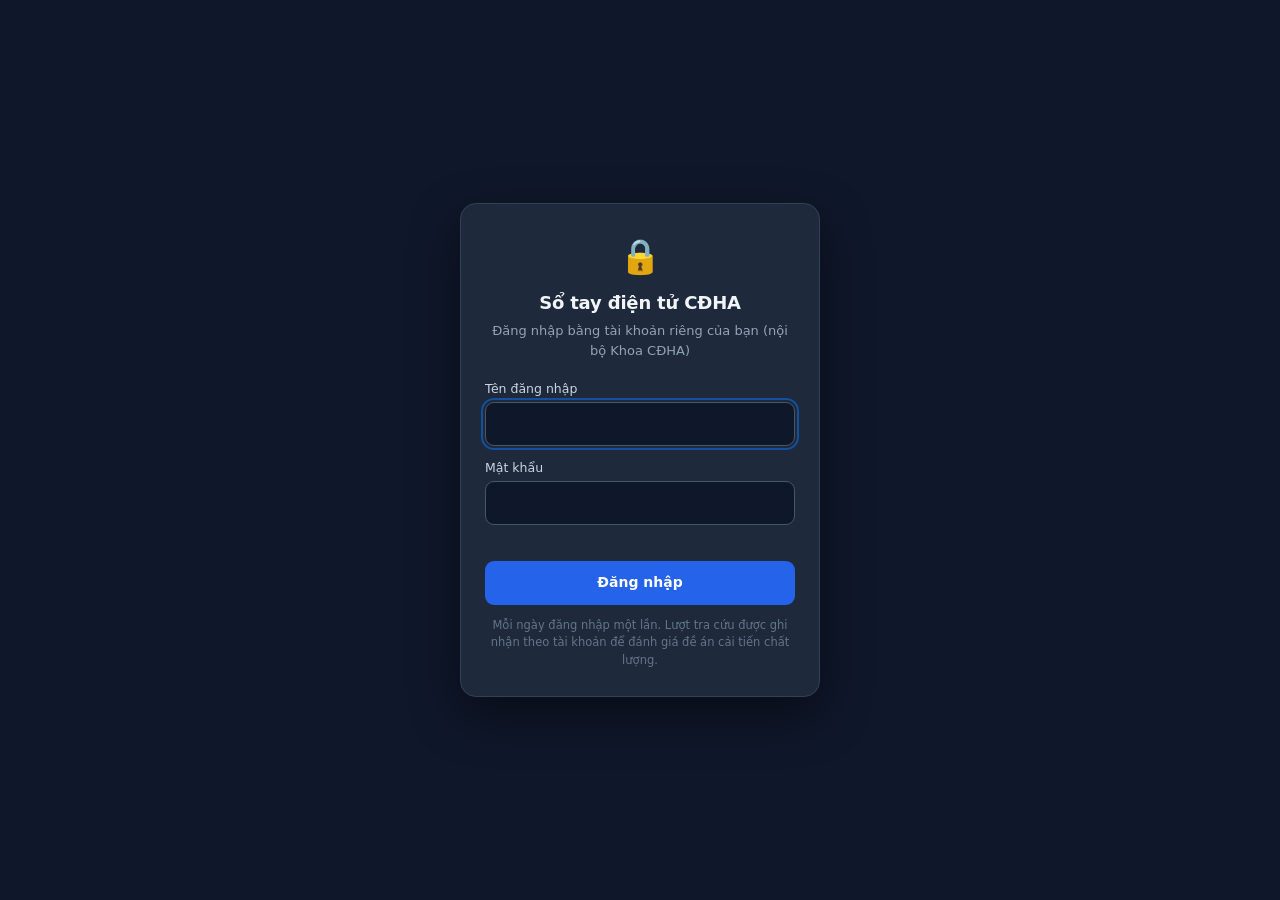
==== commit a2a5bc41: "Tai khoan rieng cho tung KTV (14 + cdha chung, phien theo ngay, nut Doi nguoi dung) + nhat ky tra cu" ====
--- a/app.html
+++ b/app.html
@@ -5,8 +5,9 @@
 <meta name="viewport" content="width=device-width, initial-scale=1.0">
   <meta name="robots" content="noindex, nofollow">
 <script src="assets/gate.js"></script>
+<script src="assets/log.js"></script>
 <title>Sổ tay điện tử CĐHA</title>
-<link rel="stylesheet" href="assets/style.css?v=20261109">
+<link rel="stylesheet" href="assets/style.css?v=20261116">
 <style>
   /* ===== THANH ỨNG DỤNG (dùng chung mọi màn hình) ===== */
   .appbar { position: sticky; top: 0; z-index: 30; background: var(--surface);
@@ -174,6 +175,7 @@
       <span style="display:inline-flex;align-items:center;gap:5px;padding:4px 11px;border:1px solid var(--line,#e5e7eb);border-radius:999px;background:var(--surface,#fff)">👁️ Lượt truy cập: <b id="visitTotal" style="color:var(--text,#111)">…</b></span>
       <span style="display:inline-flex;align-items:center;gap:5px;padding:4px 11px;border:1px solid var(--line,#e5e7eb);border-radius:999px;background:var(--surface,#fff)">📅 Hôm nay: <b id="visitToday" style="color:var(--text,#111)">…</b></span>
     </span>
+    <span id="userWrap" hidden style="display:inline-flex;align-items:center;gap:5px;padding:4px 11px;border:1px solid var(--line,#e5e7eb);border-radius:999px;background:var(--surface,#fff)">👤 <b id="userName" style="color:var(--text,#111)"></b> · <a href="#" id="logoutBtn" style="color:var(--brand,#1d4ed8);text-decoration:none">Đổi người dùng</a></span>
     <span style="flex:1 1 auto"></span>
     <a id="gopyBtn" href="#" target="_blank" rel="noopener" hidden style="display:inline-flex;align-items:center;gap:6px;padding:7px 16px;border-radius:999px;background:var(--brand,#1d4ed8);color:#fff;text-decoration:none;font-weight:600">💬 Góp ý</a>
   </footer>
@@ -382,6 +384,8 @@
         subtabsBox.appendChild(t);
       });
       renderPanel(s, curSub);
+      // nhật ký: tab/công cụ (các kỹ thuật cụ thể được ghi trong chon-protocol.html)
+      if (window.SOTAY_LOG) SOTAY_LOG("tab", "tab-" + id + "-" + curSub, s.ten + " › " + s.subs[curSub], s.ten);
       try { history.replaceState(null, "", "#" + id + (curSub ? "/" + curSub : "")); } catch (e) {}
       window.scrollTo(0,0);
     }
@@ -454,7 +458,7 @@
     lbx.onclick = function(e){ if (e.target === lbx) closeLb(); };
     document.addEventListener("keydown", function(e){ if (e.key === "Escape" && !lbx.hidden) closeLb(); });
     function iframePane(src, title) {
-      src = src + (src.indexOf("?") >= 0 ? "&" : "?") + "v=20261109";
+      src = src + (src.indexOf("?") >= 0 ? "&" : "?") + "v=20261116";
       var wrap = el("div");
       wrap.innerHTML = '<iframe src="' + src + '" title="' + esc(title) + '" scrolling="no" ' +
         'style="display:block;width:100%;height:720px;border:1px solid var(--line);border-radius:10px;background:var(--bg)"></iframe>';
@@ -625,6 +629,16 @@
       // Góp ý: dán link Google Form vào GOPY_URL (https://forms.gle/… hoặc …/viewform) để bật nút
       var GOPY_URL = "";
       if (GOPY_URL) { var g = document.getElementById("gopyBtn"); if (g) { g.href = GOPY_URL; g.hidden = false; } }
+
+      // Người dùng hiện tại (từ gate.js) + nút Đổi người dùng
+      function showUser(){
+        var u = window.SOTAY_USER || "", w = document.getElementById("userWrap"), n = document.getElementById("userName");
+        if (w && n && u) { n.textContent = u; w.hidden = false; }
+      }
+      showUser();
+      window.addEventListener("sotay-login", showUser);
+      var lo = document.getElementById("logoutBtn");
+      if (lo) lo.onclick = function (ev) { ev.preventDefault(); if (window.SOTAY_LOGOUT) SOTAY_LOGOUT(); };
     })();
   })();
   </script>
